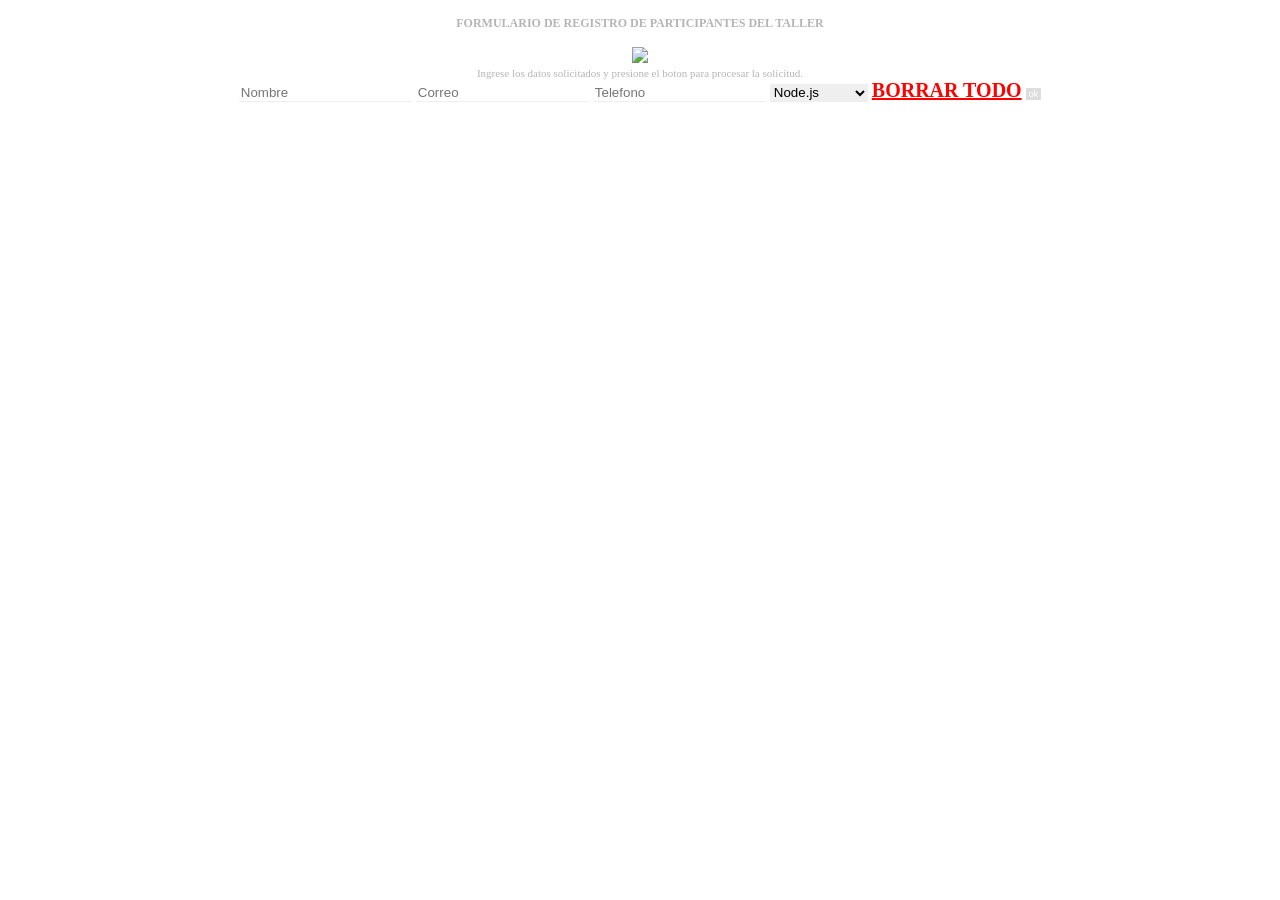
==== index.html @ 59f4194d "Agrega version inicial del formulario de inscripcion" ====
<!DOCTYPE html>
<html lang="es">
<head>
  <meta charset="UTF-8">
  <title>pagina1</title>
  <link rel="stylesheet" href="estilos.css">
</head>
<body>
  <h4>FORMULARIO DE REGISTRO DE PARTICIPANTES DEL TALLER</h4>
  <img src="img/banner.png">
  <p>Ingrese los datos solicitados y presione el boton para procesar la solicitud.</p>
  <input id="nombre" placeholder="Nombre">
  <input id="correo" placeholder="Correo">
  <input id="telefono" placeholder="Telefono">
  <select id="taller">
    <option>Node.js</option> <option>Figma</option> <option>Git</option>
    <option>Testing</option> <option>CSS</option> <option>APIs</option>
    <option>React</option> <option>GitHub</option> <option>HTML</option>
    <option>Accesibilidad</option> <option>JavaScript</option> <option>Markdown</option>
  </select>
  <a href="#" id="borrar">BORRAR TODO</a>
  <button id="enviar">ok</button>
  <script src="app.js"></script>
</body>
</html>
---- estilos.css ----
body { font-family: "Times New Roman"; text-align: center; color: #b5b5b5; margin: 0; }
h4 { font-size: 12px; }
p { font-size: 11px; margin: 0; }
input, select { border: none; border-bottom: 1px solid #eeeeee; margin: 0; }
button { font-size: 9px; padding: 1px 3px; background: #ddd; color: #fff; border: none; }
a { color: red; font-size: 20px; font-weight: bold; }
*:focus { outline: none; }
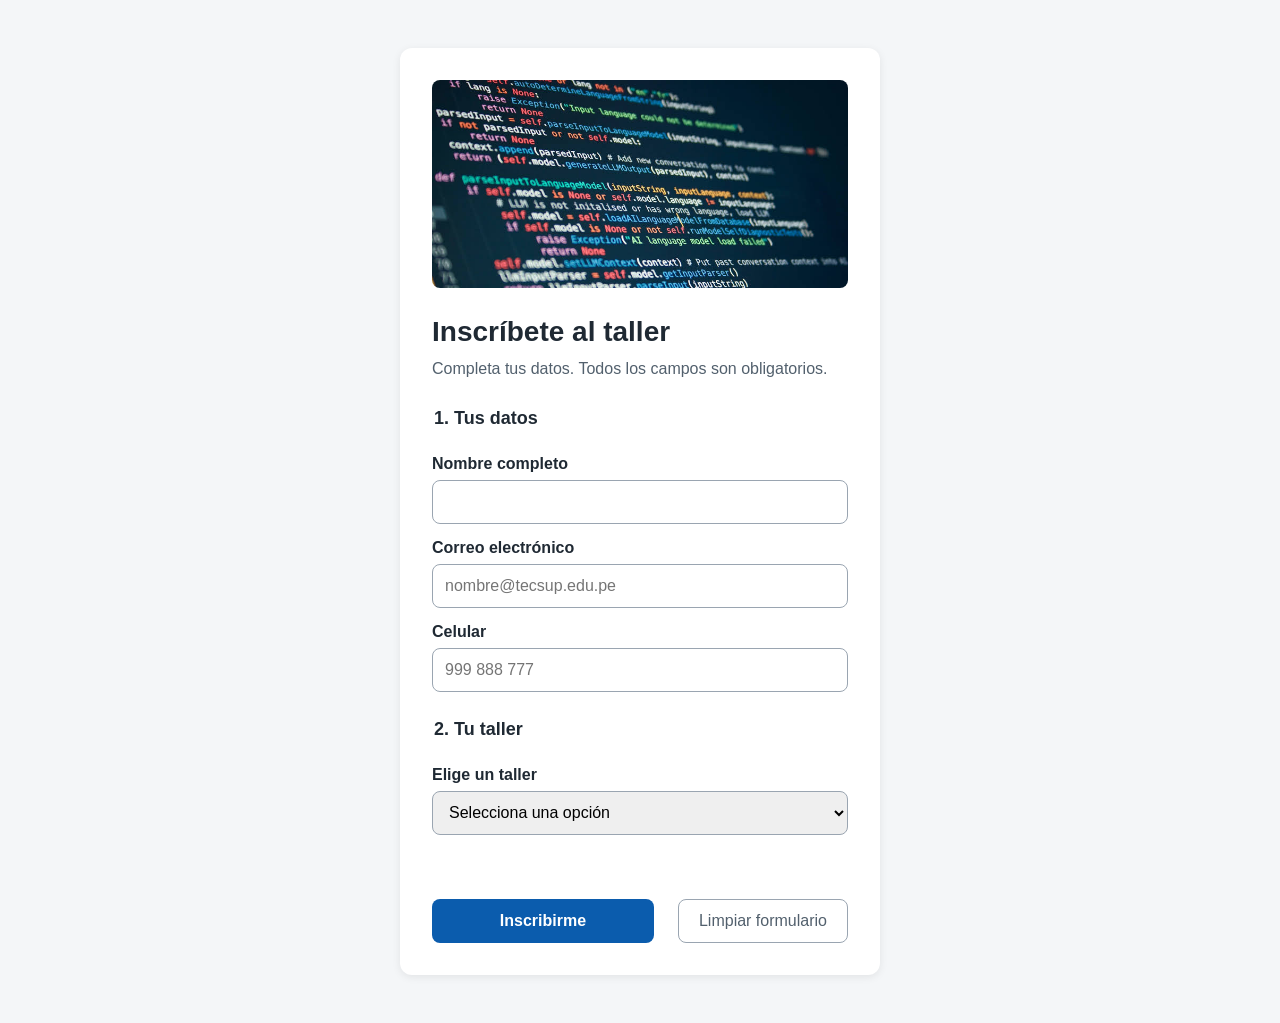
==== commit b8eb94cc: "Redisena el formulario aplicando principios de UX/UI" ====
--- a/index.html
+++ b/index.html
@@ -2,24 +2,56 @@
 <html lang="es">
 <head>
   <meta charset="UTF-8">
-  <title>pagina1</title>
+  <meta name="viewport" content="width=device-width, initial-scale=1.0">
+  <title>Inscripción al taller</title>
   <link rel="stylesheet" href="estilos.css">
 </head>
 <body>
-  <h4>FORMULARIO DE REGISTRO DE PARTICIPANTES DEL TALLER</h4>
-  <img src="img/banner.png">
-  <p>Ingrese los datos solicitados y presione el boton para procesar la solicitud.</p>
-  <input id="nombre" placeholder="Nombre">
-  <input id="correo" placeholder="Correo">
-  <input id="telefono" placeholder="Telefono">
-  <select id="taller">
-    <option>Node.js</option> <option>Figma</option> <option>Git</option>
-    <option>Testing</option> <option>CSS</option> <option>APIs</option>
-    <option>React</option> <option>GitHub</option> <option>HTML</option>
-    <option>Accesibilidad</option> <option>JavaScript</option> <option>Markdown</option>
-  </select>
-  <a href="#" id="borrar">BORRAR TODO</a>
-  <button id="enviar">ok</button>
+  <main class="tarjeta">
+    <img src="img/banner.png" alt="Estudiantes programando en el laboratorio">
+    <h1>Inscríbete al taller</h1>
+    <p class="ayuda">Completa tus datos. Todos los campos son obligatorios.</p>
+ 
+    <form id="formulario" novalidate>
+      <fieldset>
+        <legend>1. Tus datos</legend>
+        <label for="nombre">Nombre completo</label>
+        <input id="nombre" type="text" autocomplete="name" required>
+ 
+        <label for="correo">Correo electrónico</label>
+        <input id="correo" type="email" autocomplete="email"
+               placeholder="nombre@tecsup.edu.pe" required>
+ 
+        <label for="telefono">Celular</label>
+        <input id="telefono" type="tel" placeholder="999 888 777" required>
+      </fieldset>
+ 
+      <fieldset>
+        <legend>2. Tu taller</legend>
+        <label for="taller">Elige un taller</label>
+        <select id="taller" required>
+          <option value="">Selecciona una opción</option>
+          <optgroup label="Control de versiones">
+            <option>Git</option> <option>GitHub</option> <option>Markdown</option>
+          </optgroup>
+          <optgroup label="Desarrollo web">
+            <option>HTML</option> <option>CSS</option> <option>JavaScript</option>
+            <option>React</option> <option>Node.js</option> <option>APIs</option>
+          </optgroup>
+          <optgroup label="Diseño y calidad">
+            <option>Figma</option> <option>Accesibilidad</option> <option>Testing</option>
+          </optgroup>
+        </select>
+      </fieldset>
+ 
+      <p id="mensaje" class="mensaje" role="status"></p>
+ 
+      <div class="acciones">
+        <button type="submit" class="boton-principal">Inscribirme</button>
+        <button type="reset" class="boton-secundario">Limpiar formulario</button>
+      </div>
+    </form>
+  </main>
   <script src="app.js"></script>
 </body>
 </html>
--- a/estilos.css
+++ b/estilos.css
@@ -1,7 +1,85 @@
-body { font-family: "Times New Roman"; text-align: center; color: #b5b5b5; margin: 0; }
-h4 { font-size: 12px; }
-p { font-size: 11px; margin: 0; }
-input, select { border: none; border-bottom: 1px solid #eeeeee; margin: 0; }
-button { font-size: 9px; padding: 1px 3px; background: #ddd; color: #fff; border: none; }
-a { color: red; font-size: 20px; font-weight: bold; }
-*:focus { outline: none; }
+:root {
+  --color-primario: #0b5cad;
+  --color-texto: #1f2933;
+  --color-suave: #52606d;
+  --color-borde: #9aa5b1;
+  --color-fondo: #f4f6f8;
+  --color-error: #b42318;
+  --color-exito: #067647;
+  --espacio: 16px;
+}
+ 
+* { box-sizing: border-box; }
+ 
+body {
+  margin: 0;
+  padding: var(--espacio);
+  font-family: Arial, Helvetica, sans-serif;
+  font-size: 16px;
+  line-height: 1.5;
+  color: var(--color-texto);
+  background: var(--color-fondo);
+}
+ 
+.tarjeta {
+  max-width: 480px;
+  margin: 32px auto;
+  padding: 32px;
+  background: #ffffff;
+  border-radius: 12px;
+  box-shadow: 0 2px 8px rgba(0, 0, 0, 0.08);
+}
+ 
+.tarjeta img { width: 100%; border-radius: 8px; }
+ 
+h1 { font-size: 28px; margin: 16px 0 4px; }
+.ayuda { color: var(--color-suave); margin: 0 0 24px; }
+ 
+fieldset { border: none; padding: 0; margin: 0 0 24px; }
+legend { font-size: 18px; font-weight: bold; margin-bottom: 8px; }
+label { display: block; font-weight: bold; margin: 12px 0 4px; }
+ 
+input, select {
+  width: 100%;
+  min-height: 44px;
+  padding: 8px 12px;
+  font-size: 16px;
+  border: 1px solid var(--color-borde);
+  border-radius: 8px;
+}
+ 
+.validado input:invalid,
+.validado select:invalid { border: 2px solid var(--color-error); }
+ 
+.acciones { display: flex; gap: 24px; flex-wrap: wrap; }
+ 
+button {
+  min-height: 44px;
+  padding: 10px 20px;
+  font-size: 16px;
+  border-radius: 8px;
+  cursor: pointer;
+}
+ 
+.boton-principal {
+  flex: 1;
+  background: var(--color-primario);
+  color: #ffffff;
+  border: none;
+  font-weight: bold;
+}
+ 
+.boton-principal:disabled { opacity: 0.6; cursor: wait; }
+ 
+.boton-secundario {
+  background: transparent;
+  color: var(--color-suave);
+  border: 1px solid var(--color-borde);
+}
+ 
+:focus-visible { outline: 3px solid #f59e0b; outline-offset: 2px; }
+ 
+.mensaje { min-height: 24px; font-weight: bold; }
+.mensaje.error { color: var(--color-error); }
+.mensaje.exito { color: var(--color-exito); }
+.mensaje.info { color: var(--color-primario); }
